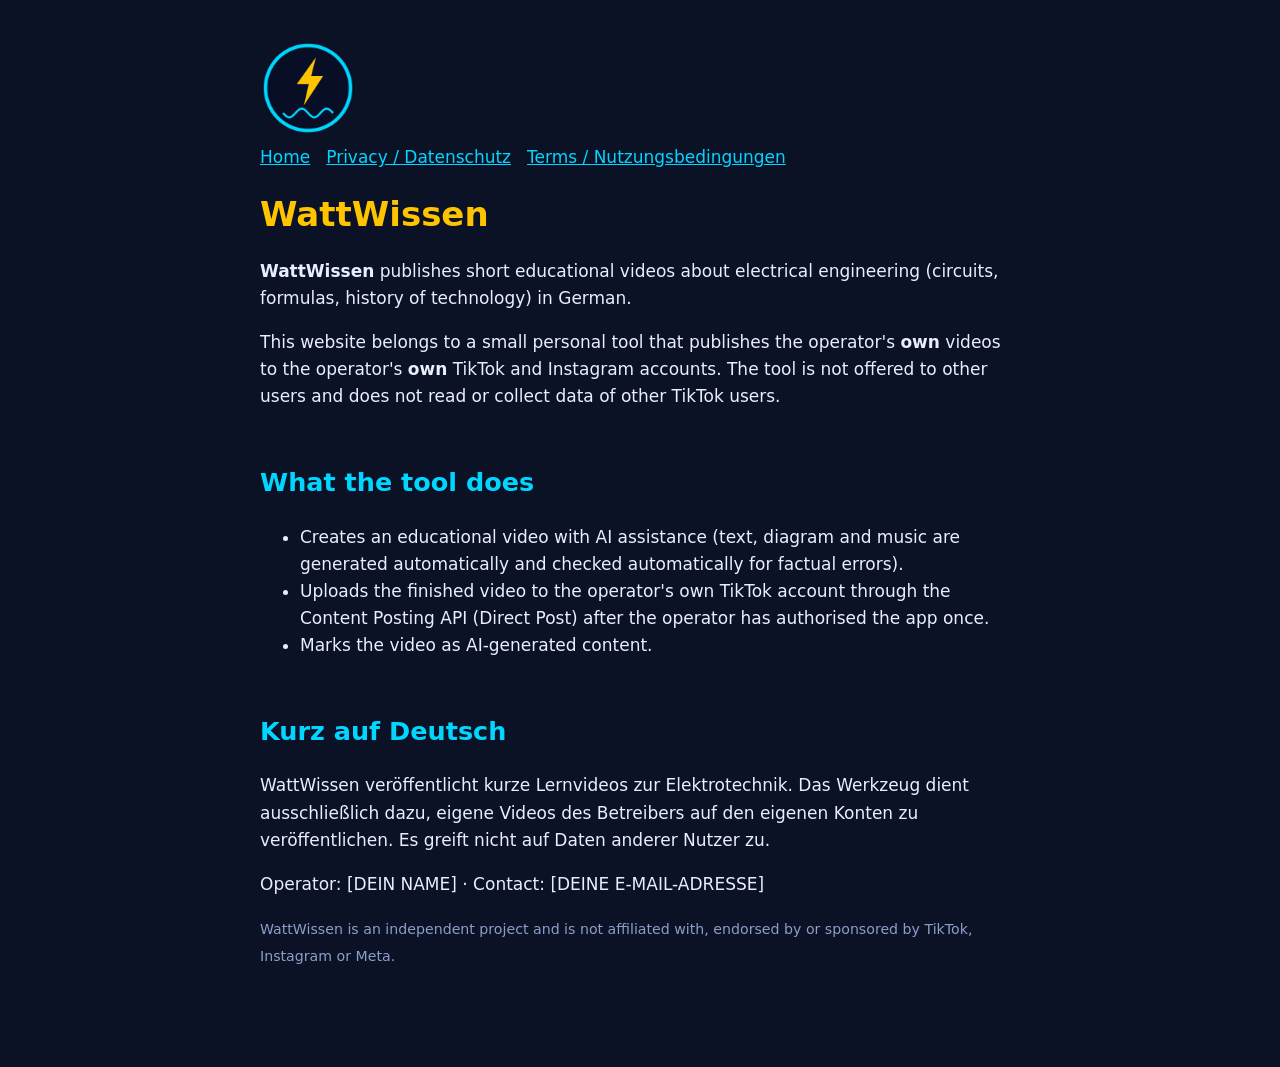
==== index.html @ 4bd450c0 "Add files via upload" ====
<!doctype html><html lang="en"><head><meta charset="utf-8"><meta name="viewport" content="width=device-width,initial-scale=1">
<title>WattWissen – Electrical engineering explained</title><style>
:root{color-scheme:dark}body{margin:0;background:#0b1226;color:#e8eefc;font:17px/1.6 system-ui,Segoe UI,Roboto,sans-serif}
main{max-width:760px;margin:0 auto;padding:40px 20px 80px}h1{color:#ffc400;line-height:1.2}h2{color:#00d6ff;margin-top:2em}
a{color:#00d6ff}nav a{margin-right:16px}img{width:96px;height:96px;border-radius:50%}small{color:#8c9ec8}
</style></head><body><main>
<img src="logo-1024.png" alt="WattWissen logo"><nav><a href="index.html">Home</a><a href="privacy.html">Privacy / Datenschutz</a><a href="terms.html">Terms / Nutzungsbedingungen</a></nav>

<h1>WattWissen</h1>
<p><b>WattWissen</b> publishes short educational videos about electrical engineering (circuits, formulas, history of technology) in German.</p>
<p>This website belongs to a small personal tool that publishes the operator's <b>own</b> videos to the operator's <b>own</b> TikTok and Instagram accounts. The tool is not offered to other users and does not read or collect data of other TikTok users.</p>
<h2>What the tool does</h2>
<ul><li>Creates an educational video with AI assistance (text, diagram and music are generated automatically and checked automatically for factual errors).</li>
<li>Uploads the finished video to the operator's own TikTok account through the Content Posting API (Direct Post) after the operator has authorised the app once.</li>
<li>Marks the video as AI-generated content.</li></ul>
<h2>Kurz auf Deutsch</h2>
<p>WattWissen veröffentlicht kurze Lernvideos zur Elektrotechnik. Das Werkzeug dient ausschließlich dazu, eigene Videos des Betreibers auf den eigenen Konten zu veröffentlichen. Es greift nicht auf Daten anderer Nutzer zu.</p>
<p>Operator: [DEIN NAME] · Contact: [DEINE E-MAIL-ADRESSE]</p><p><small>WattWissen is an independent project and is not affiliated with, endorsed by or sponsored by TikTok, Instagram or Meta.</small></p>
</main></body></html>
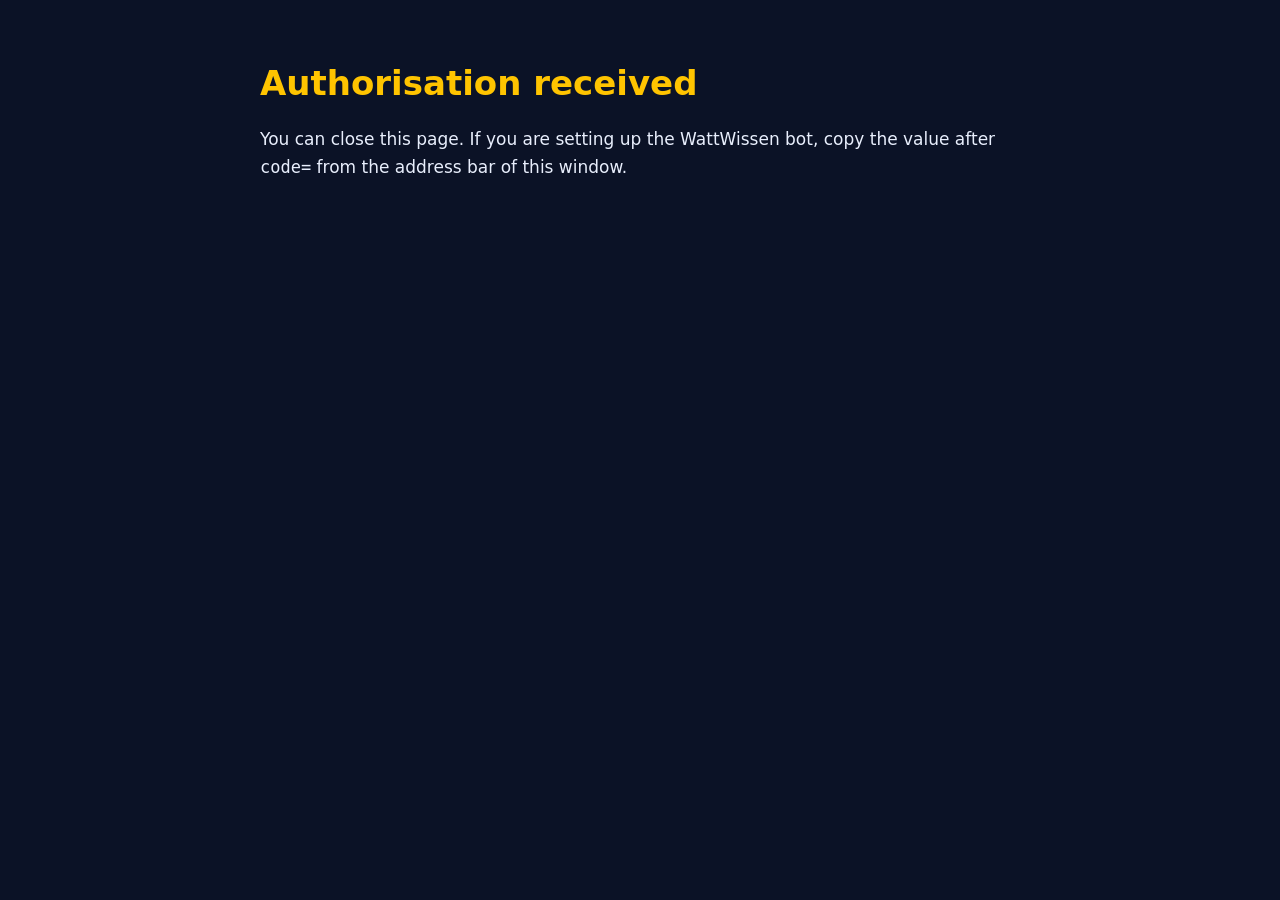
==== commit a97acba7: "Add files via upload" ====
--- a/index.html
+++ b/index.html
@@ -1,19 +1,6 @@
-<!doctype html><html lang="en"><head><meta charset="utf-8"><meta name="viewport" content="width=device-width,initial-scale=1">
-<title>WattWissen – Electrical engineering explained</title><style>
+<!doctype html><html lang="en"><head><meta charset="utf-8"><meta name="viewport" content="width=device-width,initial-scale=1"><title>WattWissen – Authorisation</title><style>
 :root{color-scheme:dark}body{margin:0;background:#0b1226;color:#e8eefc;font:17px/1.6 system-ui,Segoe UI,Roboto,sans-serif}
 main{max-width:760px;margin:0 auto;padding:40px 20px 80px}h1{color:#ffc400;line-height:1.2}h2{color:#00d6ff;margin-top:2em}
 a{color:#00d6ff}nav a{margin-right:16px}img{width:96px;height:96px;border-radius:50%}small{color:#8c9ec8}
-</style></head><body><main>
-<img src="logo-1024.png" alt="WattWissen logo"><nav><a href="index.html">Home</a><a href="privacy.html">Privacy / Datenschutz</a><a href="terms.html">Terms / Nutzungsbedingungen</a></nav>
-
-<h1>WattWissen</h1>
-<p><b>WattWissen</b> publishes short educational videos about electrical engineering (circuits, formulas, history of technology) in German.</p>
-<p>This website belongs to a small personal tool that publishes the operator's <b>own</b> videos to the operator's <b>own</b> TikTok and Instagram accounts. The tool is not offered to other users and does not read or collect data of other TikTok users.</p>
-<h2>What the tool does</h2>
-<ul><li>Creates an educational video with AI assistance (text, diagram and music are generated automatically and checked automatically for factual errors).</li>
-<li>Uploads the finished video to the operator's own TikTok account through the Content Posting API (Direct Post) after the operator has authorised the app once.</li>
-<li>Marks the video as AI-generated content.</li></ul>
-<h2>Kurz auf Deutsch</h2>
-<p>WattWissen veröffentlicht kurze Lernvideos zur Elektrotechnik. Das Werkzeug dient ausschließlich dazu, eigene Videos des Betreibers auf den eigenen Konten zu veröffentlichen. Es greift nicht auf Daten anderer Nutzer zu.</p>
-<p>Operator: [DEIN NAME] · Contact: [DEINE E-MAIL-ADRESSE]</p><p><small>WattWissen is an independent project and is not affiliated with, endorsed by or sponsored by TikTok, Instagram or Meta.</small></p>
-</main></body></html>+</style></head>
+<body><main><h1>Authorisation received</h1><p>You can close this page. If you are setting up the WattWissen bot, copy the value after <code>code=</code> from the address bar of this window.</p></main></body></html>
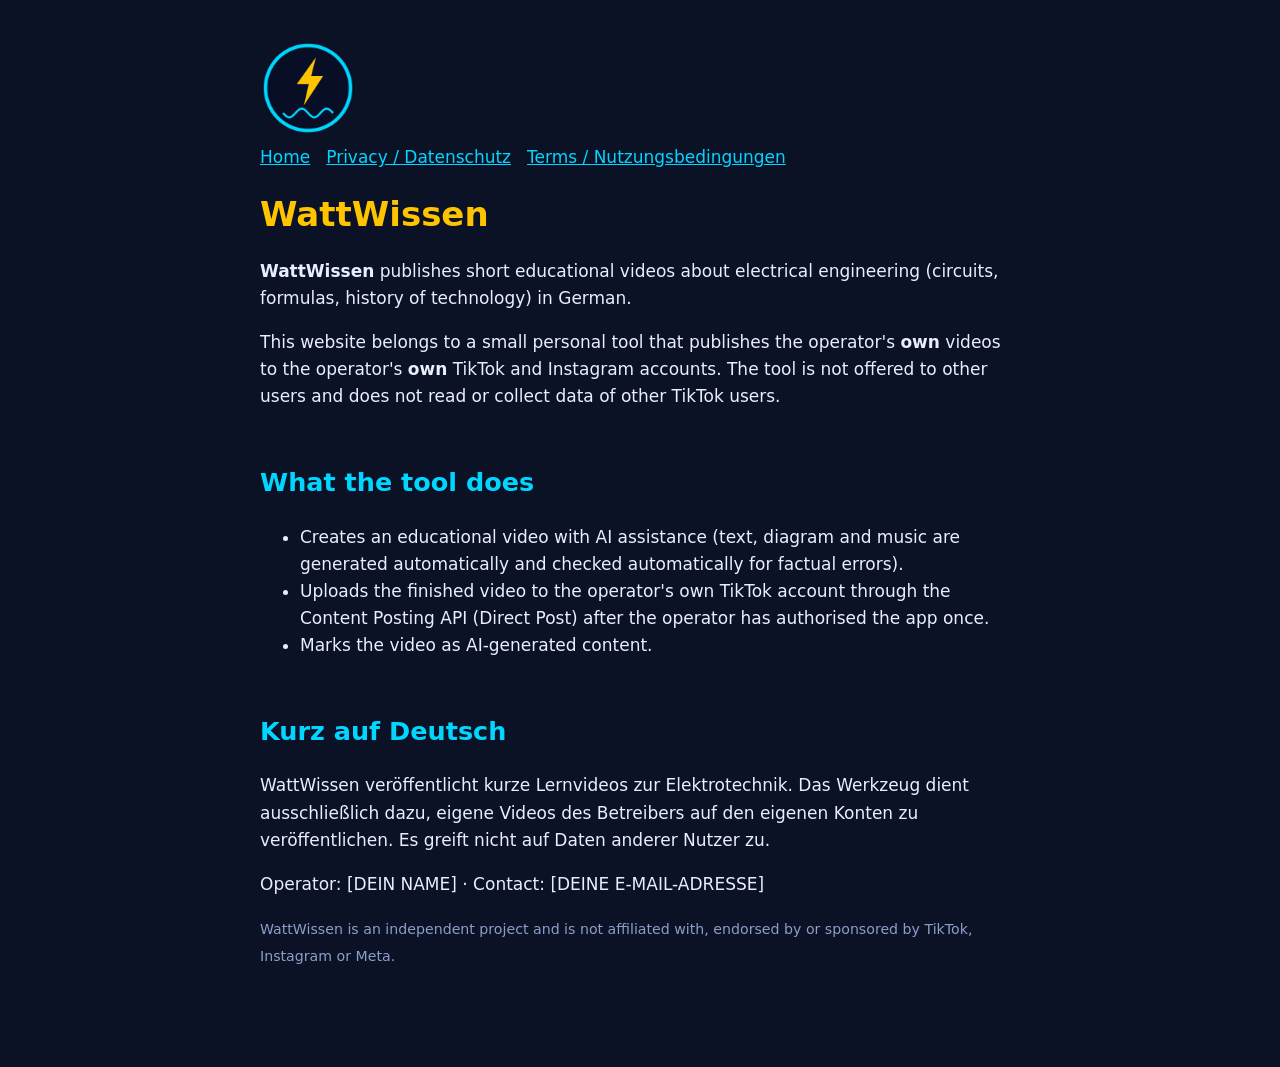
==== commit 4f9fc2fb: "Add files via upload" ====
--- a/index.html
+++ b/index.html
@@ -1,6 +1,19 @@
-<!doctype html><html lang="en"><head><meta charset="utf-8"><meta name="viewport" content="width=device-width,initial-scale=1"><title>WattWissen – Authorisation</title><style>
+<!doctype html><html lang="en"><head><meta charset="utf-8"><meta name="viewport" content="width=device-width,initial-scale=1">
+<title>WattWissen – Electrical engineering explained</title><style>
 :root{color-scheme:dark}body{margin:0;background:#0b1226;color:#e8eefc;font:17px/1.6 system-ui,Segoe UI,Roboto,sans-serif}
 main{max-width:760px;margin:0 auto;padding:40px 20px 80px}h1{color:#ffc400;line-height:1.2}h2{color:#00d6ff;margin-top:2em}
 a{color:#00d6ff}nav a{margin-right:16px}img{width:96px;height:96px;border-radius:50%}small{color:#8c9ec8}
-</style></head>
-<body><main><h1>Authorisation received</h1><p>You can close this page. If you are setting up the WattWissen bot, copy the value after <code>code=</code> from the address bar of this window.</p></main></body></html>+</style></head><body><main>
+<img src="logo-1024.png" alt="WattWissen logo"><nav><a href="index.html">Home</a><a href="privacy.html">Privacy / Datenschutz</a><a href="terms.html">Terms / Nutzungsbedingungen</a></nav>
+
+<h1>WattWissen</h1>
+<p><b>WattWissen</b> publishes short educational videos about electrical engineering (circuits, formulas, history of technology) in German.</p>
+<p>This website belongs to a small personal tool that publishes the operator's <b>own</b> videos to the operator's <b>own</b> TikTok and Instagram accounts. The tool is not offered to other users and does not read or collect data of other TikTok users.</p>
+<h2>What the tool does</h2>
+<ul><li>Creates an educational video with AI assistance (text, diagram and music are generated automatically and checked automatically for factual errors).</li>
+<li>Uploads the finished video to the operator's own TikTok account through the Content Posting API (Direct Post) after the operator has authorised the app once.</li>
+<li>Marks the video as AI-generated content.</li></ul>
+<h2>Kurz auf Deutsch</h2>
+<p>WattWissen veröffentlicht kurze Lernvideos zur Elektrotechnik. Das Werkzeug dient ausschließlich dazu, eigene Videos des Betreibers auf den eigenen Konten zu veröffentlichen. Es greift nicht auf Daten anderer Nutzer zu.</p>
+<p>Operator: [DEIN NAME] · Contact: [DEINE E-MAIL-ADRESSE]</p><p><small>WattWissen is an independent project and is not affiliated with, endorsed by or sponsored by TikTok, Instagram or Meta.</small></p>
+</main></body></html>
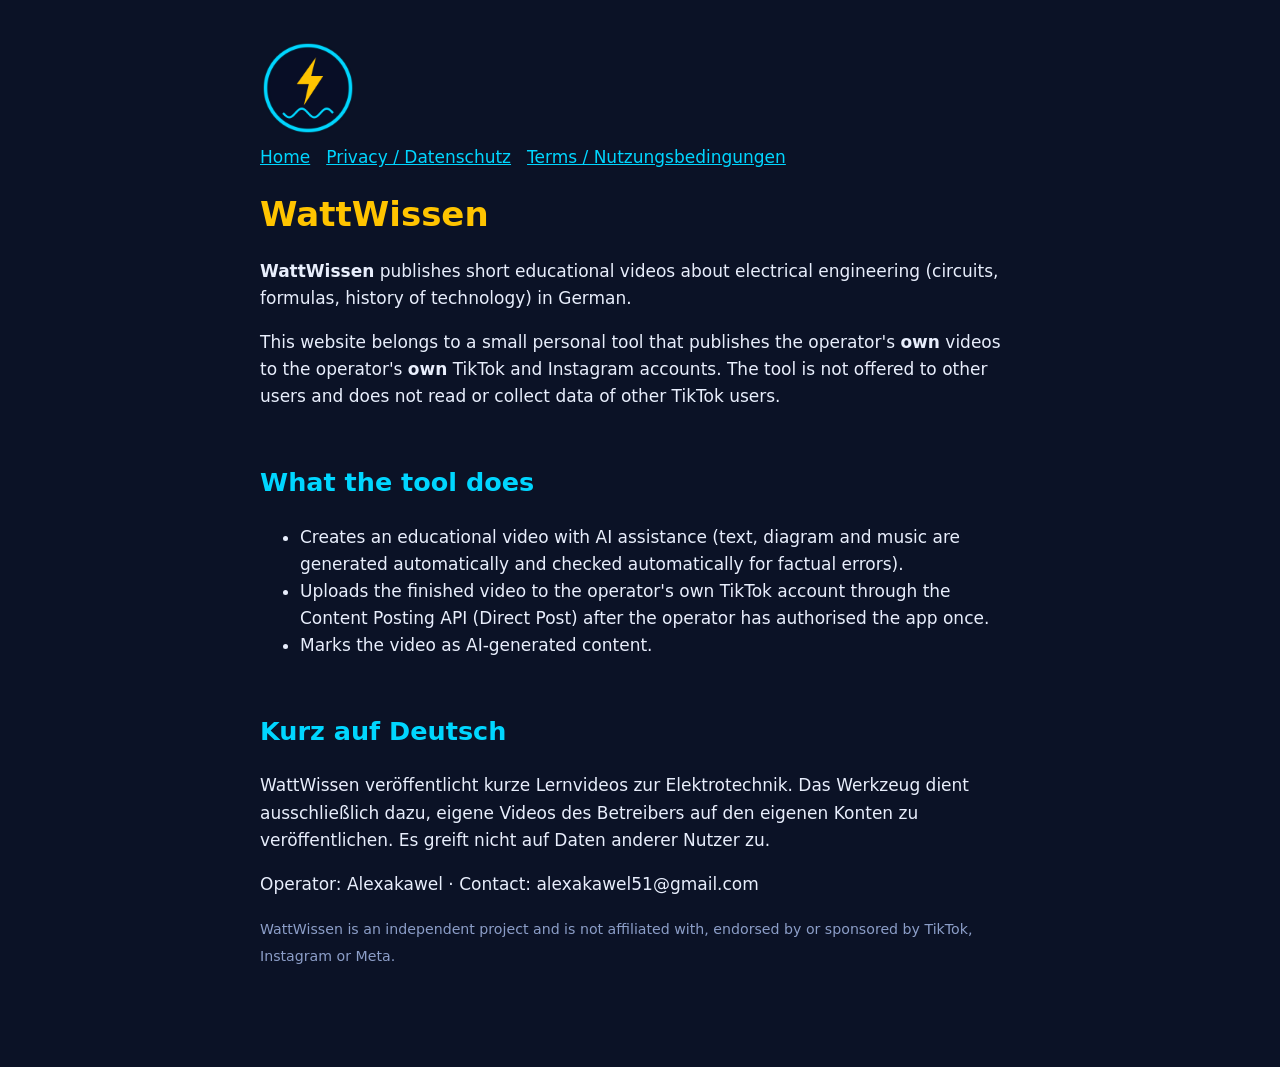
==== commit 5c129153: "Update operator name and contact in index.html" ====
--- a/index.html
+++ b/index.html
@@ -15,5 +15,5 @@
 <li>Marks the video as AI-generated content.</li></ul>
 <h2>Kurz auf Deutsch</h2>
 <p>WattWissen veröffentlicht kurze Lernvideos zur Elektrotechnik. Das Werkzeug dient ausschließlich dazu, eigene Videos des Betreibers auf den eigenen Konten zu veröffentlichen. Es greift nicht auf Daten anderer Nutzer zu.</p>
-<p>Operator: [DEIN NAME] · Contact: [DEINE E-MAIL-ADRESSE]</p><p><small>WattWissen is an independent project and is not affiliated with, endorsed by or sponsored by TikTok, Instagram or Meta.</small></p>
-</main></body></html>+<p>Operator: Alexakawel · Contact: alexakawel51@gmail.com</p><p><small>WattWissen is an independent project and is not affiliated with, endorsed by or sponsored by TikTok, Instagram or Meta.</small></p>
+</main></body></html>
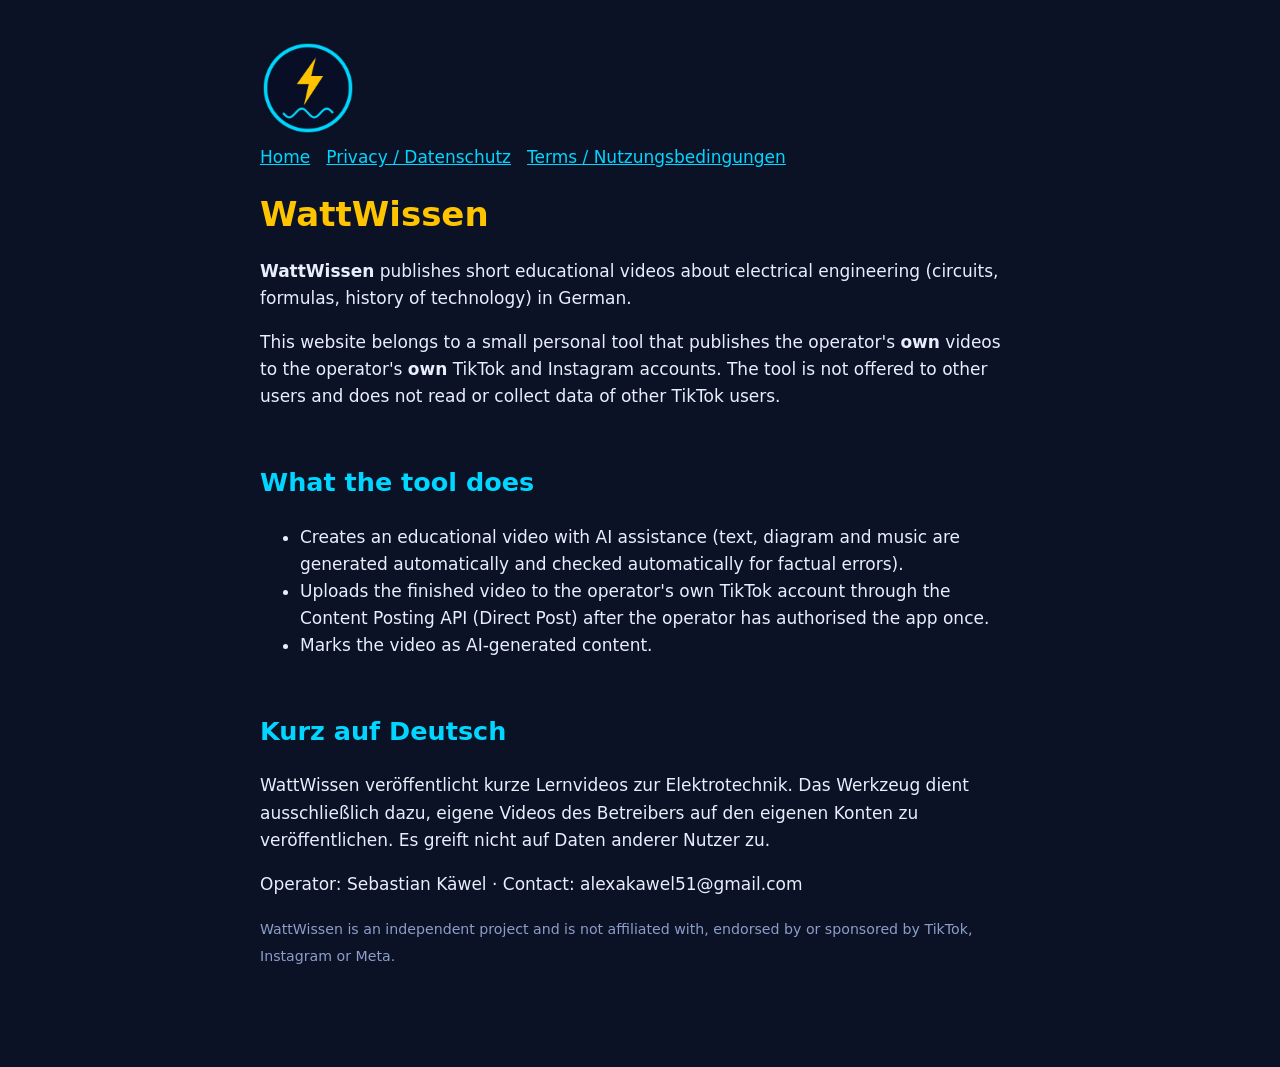
==== commit 2f30e2a4: "index.html aktualisieren" ====
--- a/index.html
+++ b/index.html
@@ -15,5 +15,5 @@
 <li>Marks the video as AI-generated content.</li></ul>
 <h2>Kurz auf Deutsch</h2>
 <p>WattWissen veröffentlicht kurze Lernvideos zur Elektrotechnik. Das Werkzeug dient ausschließlich dazu, eigene Videos des Betreibers auf den eigenen Konten zu veröffentlichen. Es greift nicht auf Daten anderer Nutzer zu.</p>
-<p>Operator: Alexakawel · Contact: alexakawel51@gmail.com</p><p><small>WattWissen is an independent project and is not affiliated with, endorsed by or sponsored by TikTok, Instagram or Meta.</small></p>
+<p>Operator: Sebastian Käwel · Contact: alexakawel51@gmail.com</p><p><small>WattWissen is an independent project and is not affiliated with, endorsed by or sponsored by TikTok, Instagram or Meta.</small></p>
 </main></body></html>
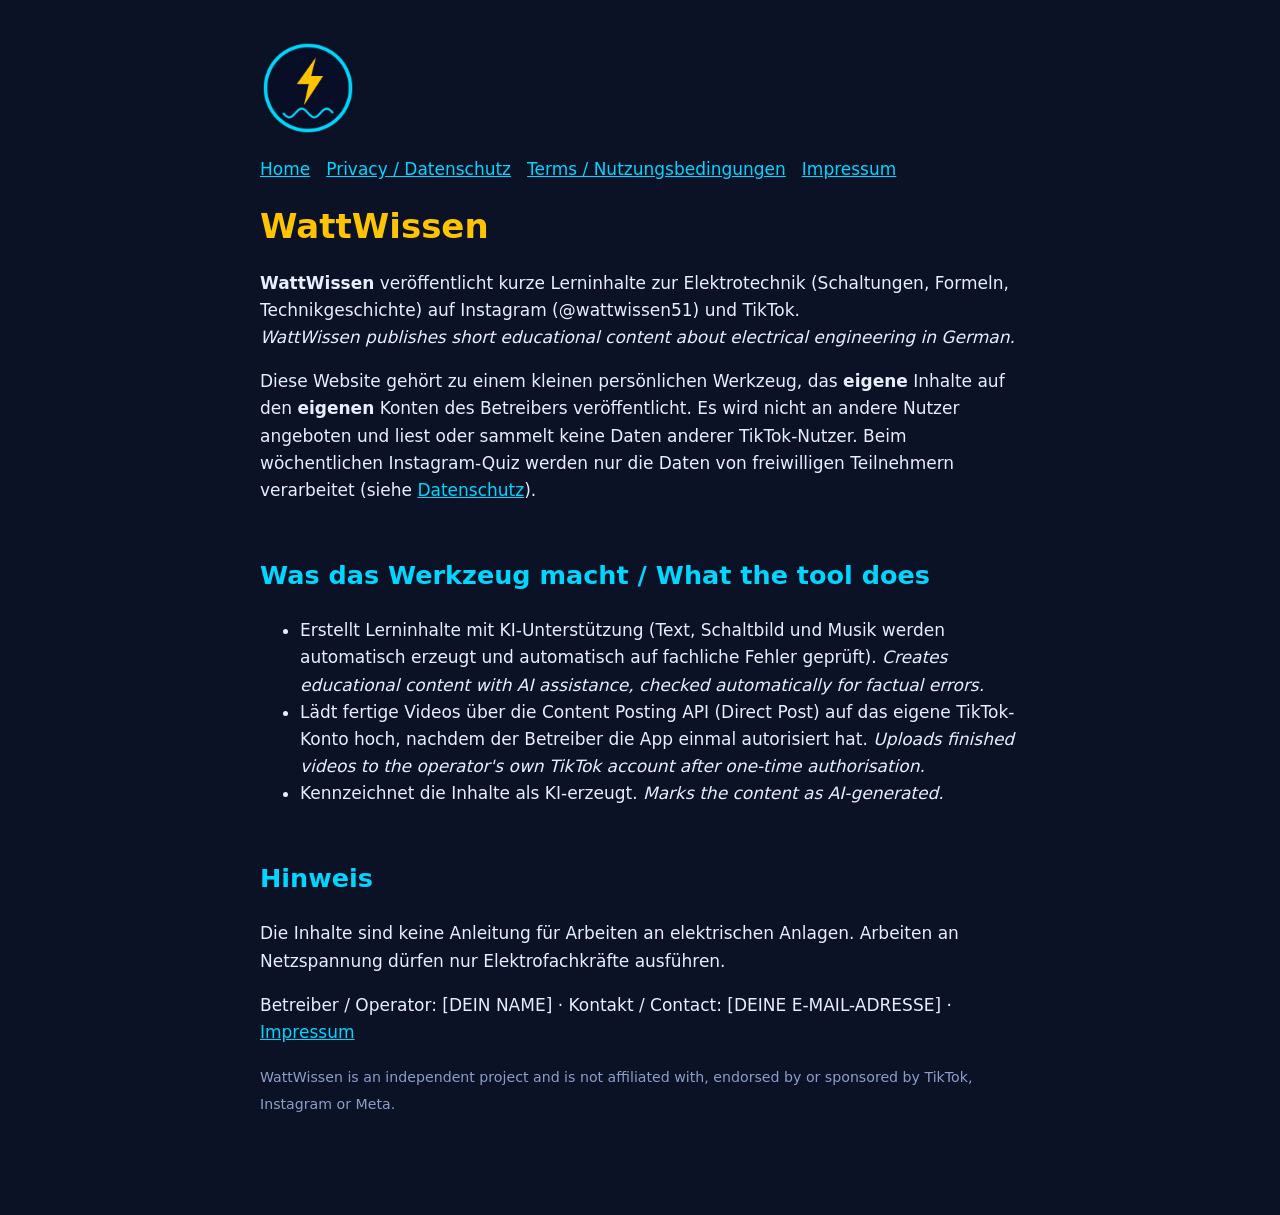
==== commit 8c8f6e01: "Add files via upload" ====
--- a/index.html
+++ b/index.html
@@ -1,19 +1,20 @@
-<!doctype html><html lang="en"><head><meta charset="utf-8"><meta name="viewport" content="width=device-width,initial-scale=1">
-<title>WattWissen – Electrical engineering explained</title><style>
+<!doctype html><html lang="de"><head><meta charset="utf-8"><meta name="viewport" content="width=device-width,initial-scale=1">
+<title>WattWissen – Elektrotechnik einfach erklärt / Electrical engineering explained</title><style>
 :root{color-scheme:dark}body{margin:0;background:#0b1226;color:#e8eefc;font:17px/1.6 system-ui,Segoe UI,Roboto,sans-serif}
 main{max-width:760px;margin:0 auto;padding:40px 20px 80px}h1{color:#ffc400;line-height:1.2}h2{color:#00d6ff;margin-top:2em}
-a{color:#00d6ff}nav a{margin-right:16px}img{width:96px;height:96px;border-radius:50%}small{color:#8c9ec8}
+a{color:#00d6ff}nav a{margin-right:16px;white-space:nowrap}nav{margin:12px 0 0}img{width:96px;height:96px;border-radius:50%}small{color:#8c9ec8}
 </style></head><body><main>
-<img src="logo-1024.png" alt="WattWissen logo"><nav><a href="index.html">Home</a><a href="privacy.html">Privacy / Datenschutz</a><a href="terms.html">Terms / Nutzungsbedingungen</a></nav>
+<img src="logo-1024.png" alt="WattWissen logo"><nav><a href="index.html">Home</a><a href="privacy.html">Privacy / Datenschutz</a><a href="terms.html">Terms / Nutzungsbedingungen</a><a href="impressum.html">Impressum</a></nav>
 
 <h1>WattWissen</h1>
-<p><b>WattWissen</b> publishes short educational videos about electrical engineering (circuits, formulas, history of technology) in German.</p>
-<p>This website belongs to a small personal tool that publishes the operator's <b>own</b> videos to the operator's <b>own</b> TikTok and Instagram accounts. The tool is not offered to other users and does not read or collect data of other TikTok users.</p>
-<h2>What the tool does</h2>
-<ul><li>Creates an educational video with AI assistance (text, diagram and music are generated automatically and checked automatically for factual errors).</li>
-<li>Uploads the finished video to the operator's own TikTok account through the Content Posting API (Direct Post) after the operator has authorised the app once.</li>
-<li>Marks the video as AI-generated content.</li></ul>
-<h2>Kurz auf Deutsch</h2>
-<p>WattWissen veröffentlicht kurze Lernvideos zur Elektrotechnik. Das Werkzeug dient ausschließlich dazu, eigene Videos des Betreibers auf den eigenen Konten zu veröffentlichen. Es greift nicht auf Daten anderer Nutzer zu.</p>
-<p>Operator: Sebastian Käwel · Contact: alexakawel51@gmail.com</p><p><small>WattWissen is an independent project and is not affiliated with, endorsed by or sponsored by TikTok, Instagram or Meta.</small></p>
+<p><b>WattWissen</b> veröffentlicht kurze Lerninhalte zur Elektrotechnik (Schaltungen, Formeln, Technikgeschichte) auf Instagram (@wattwissen51) und TikTok. <br><i>WattWissen publishes short educational content about electrical engineering in German.</i></p>
+<p>Diese Website gehört zu einem kleinen persönlichen Werkzeug, das <b>eigene</b> Inhalte auf den <b>eigenen</b> Konten des Betreibers veröffentlicht. Es wird nicht an andere Nutzer angeboten und liest oder sammelt keine Daten anderer TikTok-Nutzer. Beim wöchentlichen Instagram-Quiz werden nur die Daten von freiwilligen Teilnehmern verarbeitet (siehe <a href="privacy.html">Datenschutz</a>).</p>
+<h2>Was das Werkzeug macht / What the tool does</h2>
+<ul><li>Erstellt Lerninhalte mit KI-Unterstützung (Text, Schaltbild und Musik werden automatisch erzeugt und automatisch auf fachliche Fehler geprüft). <i>Creates educational content with AI assistance, checked automatically for factual errors.</i></li>
+<li>Lädt fertige Videos über die Content Posting API (Direct Post) auf das eigene TikTok-Konto hoch, nachdem der Betreiber die App einmal autorisiert hat. <i>Uploads finished videos to the operator's own TikTok account after one-time authorisation.</i></li>
+<li>Kennzeichnet die Inhalte als KI-erzeugt. <i>Marks the content as AI-generated.</i></li></ul>
+<h2>Hinweis</h2>
+<p>Die Inhalte sind keine Anleitung für Arbeiten an elektrischen Anlagen. Arbeiten an Netzspannung dürfen nur Elektrofachkräfte ausführen.</p>
+<p>Betreiber / Operator: [DEIN NAME] · Kontakt / Contact: [DEINE E-MAIL-ADRESSE] · <a href="impressum.html">Impressum</a></p>
+<p><small>WattWissen is an independent project and is not affiliated with, endorsed by or sponsored by TikTok, Instagram or Meta.</small></p>
 </main></body></html>
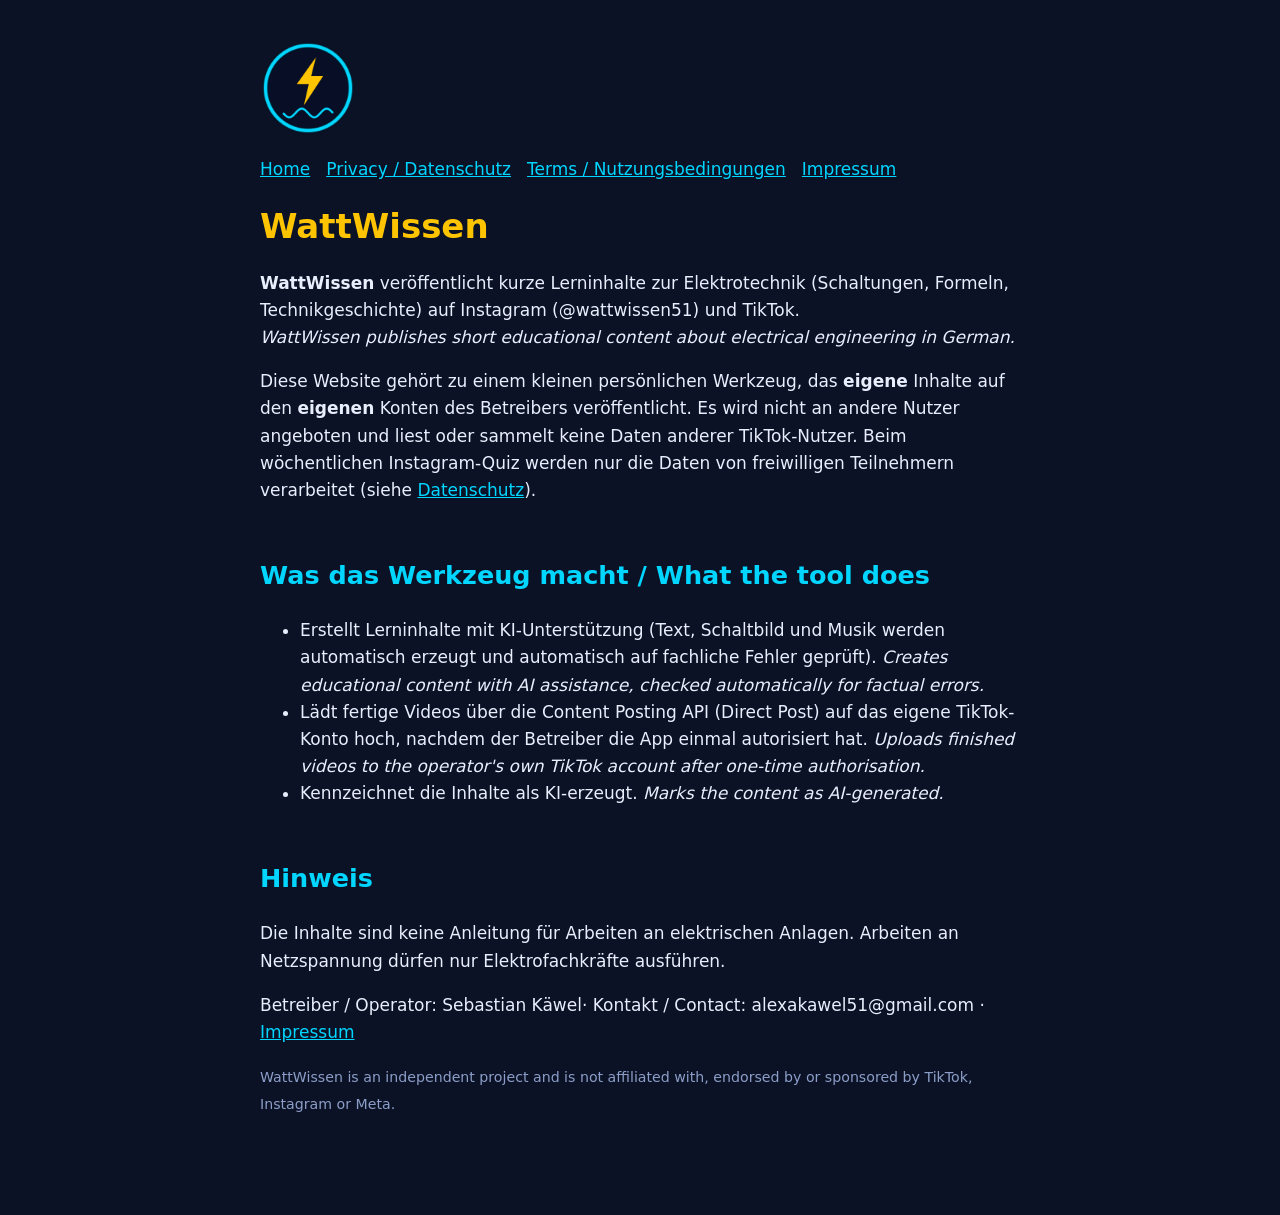
==== commit 3df60af3: "Update operator contact information in index.html" ====
--- a/index.html
+++ b/index.html
@@ -15,6 +15,6 @@
 <li>Kennzeichnet die Inhalte als KI-erzeugt. <i>Marks the content as AI-generated.</i></li></ul>
 <h2>Hinweis</h2>
 <p>Die Inhalte sind keine Anleitung für Arbeiten an elektrischen Anlagen. Arbeiten an Netzspannung dürfen nur Elektrofachkräfte ausführen.</p>
-<p>Betreiber / Operator: [DEIN NAME] · Kontakt / Contact: [DEINE E-MAIL-ADRESSE] · <a href="impressum.html">Impressum</a></p>
+<p>Betreiber / Operator: Sebastian Käwel· Kontakt / Contact: alexakawel51@gmail.com · <a href="impressum.html">Impressum</a></p>
 <p><small>WattWissen is an independent project and is not affiliated with, endorsed by or sponsored by TikTok, Instagram or Meta.</small></p>
 </main></body></html>
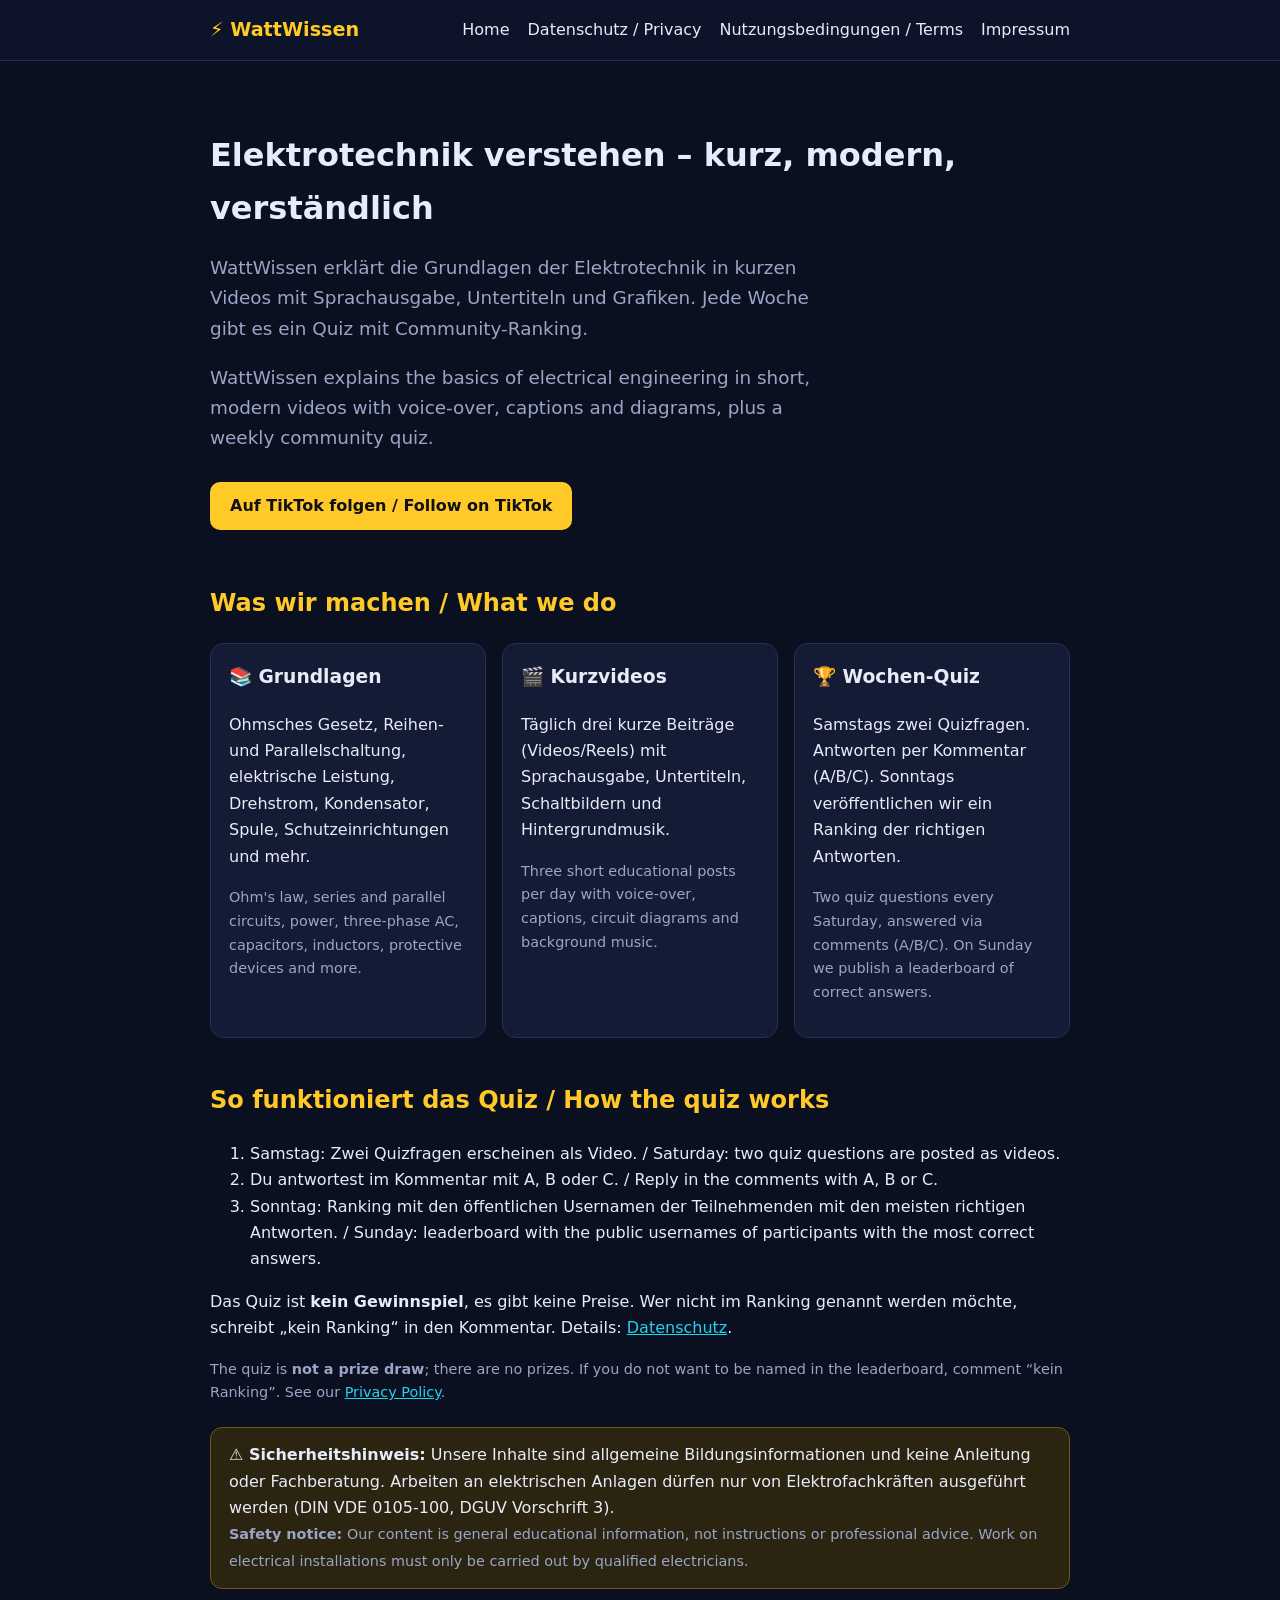
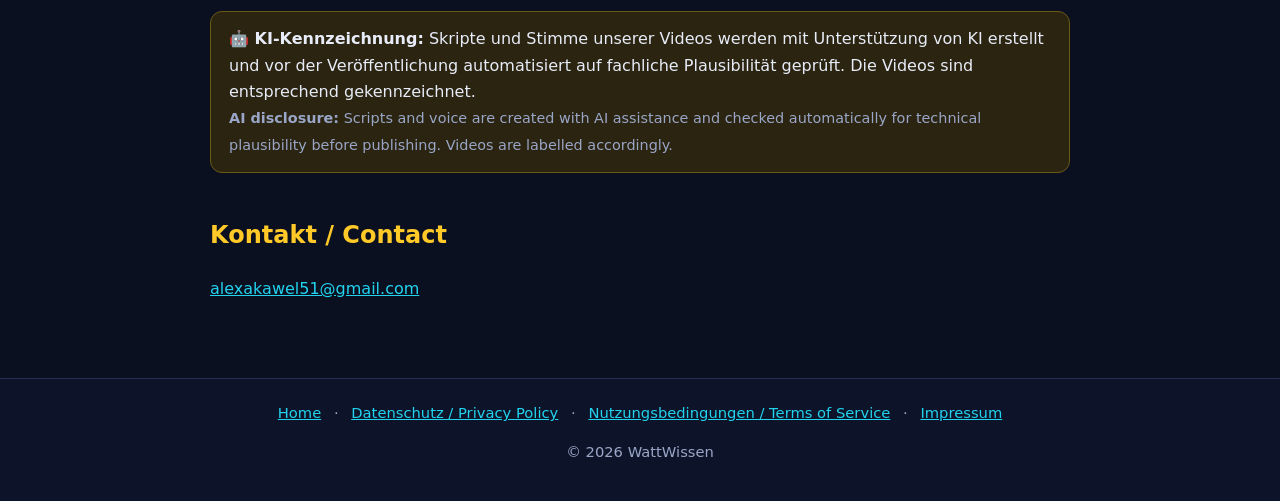
==== commit 3add3398: "Add files via upload" ====
--- a/index.html
+++ b/index.html
@@ -1,20 +1,60 @@
-<!doctype html><html lang="de"><head><meta charset="utf-8"><meta name="viewport" content="width=device-width,initial-scale=1">
-<title>WattWissen – Elektrotechnik einfach erklärt / Electrical engineering explained</title><style>
-:root{color-scheme:dark}body{margin:0;background:#0b1226;color:#e8eefc;font:17px/1.6 system-ui,Segoe UI,Roboto,sans-serif}
-main{max-width:760px;margin:0 auto;padding:40px 20px 80px}h1{color:#ffc400;line-height:1.2}h2{color:#00d6ff;margin-top:2em}
-a{color:#00d6ff}nav a{margin-right:16px;white-space:nowrap}nav{margin:12px 0 0}img{width:96px;height:96px;border-radius:50%}small{color:#8c9ec8}
-</style></head><body><main>
-<img src="logo-1024.png" alt="WattWissen logo"><nav><a href="index.html">Home</a><a href="privacy.html">Privacy / Datenschutz</a><a href="terms.html">Terms / Nutzungsbedingungen</a><a href="impressum.html">Impressum</a></nav>
+<!DOCTYPE html>
+<html lang="de">
+<head>
+<meta charset="utf-8">
+<meta name="viewport" content="width=device-width, initial-scale=1">
+<title>WattWissen – Elektrotechnik-Grundlagen kurz erklärt</title>
+<meta name="description" content="WattWissen vermittelt Elektrotechnik-Grundlagen in kurzen Videos und einem wöchentlichen Quiz. Educational electrical engineering basics in short videos.">
+<link rel="stylesheet" href="style.css">
+</head>
+<body>
+<header><nav>
+<a class="brand" href="index.html">⚡ WattWissen</a>
+<a href="index.html">Home</a>
+<a href="privacy.html">Datenschutz / Privacy</a>
+<a href="terms.html">Nutzungsbedingungen / Terms</a>
+<a href="impressum.html">Impressum</a>
+</nav></header>
+<main>
+<section class="hero">
+<h1>Elektrotechnik verstehen – kurz, modern, verständlich</h1>
+<p>WattWissen erklärt die Grundlagen der Elektrotechnik in kurzen Videos mit Sprachausgabe, Untertiteln und Grafiken. Jede Woche gibt es ein Quiz mit Community-Ranking.</p>
+<p lang="en" class="lang">WattWissen explains the basics of electrical engineering in short, modern videos with voice-over, captions and diagrams, plus a weekly community quiz.</p>
+<a class="btn" href="https://www.tiktok.com/" rel="noopener">Auf TikTok folgen / Follow on TikTok</a>
+</section>
 
-<h1>WattWissen</h1>
-<p><b>WattWissen</b> veröffentlicht kurze Lerninhalte zur Elektrotechnik (Schaltungen, Formeln, Technikgeschichte) auf Instagram (@wattwissen51) und TikTok. <br><i>WattWissen publishes short educational content about electrical engineering in German.</i></p>
-<p>Diese Website gehört zu einem kleinen persönlichen Werkzeug, das <b>eigene</b> Inhalte auf den <b>eigenen</b> Konten des Betreibers veröffentlicht. Es wird nicht an andere Nutzer angeboten und liest oder sammelt keine Daten anderer TikTok-Nutzer. Beim wöchentlichen Instagram-Quiz werden nur die Daten von freiwilligen Teilnehmern verarbeitet (siehe <a href="privacy.html">Datenschutz</a>).</p>
-<h2>Was das Werkzeug macht / What the tool does</h2>
-<ul><li>Erstellt Lerninhalte mit KI-Unterstützung (Text, Schaltbild und Musik werden automatisch erzeugt und automatisch auf fachliche Fehler geprüft). <i>Creates educational content with AI assistance, checked automatically for factual errors.</i></li>
-<li>Lädt fertige Videos über die Content Posting API (Direct Post) auf das eigene TikTok-Konto hoch, nachdem der Betreiber die App einmal autorisiert hat. <i>Uploads finished videos to the operator's own TikTok account after one-time authorisation.</i></li>
-<li>Kennzeichnet die Inhalte als KI-erzeugt. <i>Marks the content as AI-generated.</i></li></ul>
-<h2>Hinweis</h2>
-<p>Die Inhalte sind keine Anleitung für Arbeiten an elektrischen Anlagen. Arbeiten an Netzspannung dürfen nur Elektrofachkräfte ausführen.</p>
-<p>Betreiber / Operator: Sebastian Käwel· Kontakt / Contact: alexakawel51@gmail.com · <a href="impressum.html">Impressum</a></p>
-<p><small>WattWissen is an independent project and is not affiliated with, endorsed by or sponsored by TikTok, Instagram or Meta.</small></p>
-</main></body></html>
+<h2>Was wir machen / What we do</h2>
+<div class="grid">
+<div class="card"><h3>📚 Grundlagen</h3><p>Ohmsches Gesetz, Reihen- und Parallelschaltung, elektrische Leistung, Drehstrom, Kondensator, Spule, Schutzeinrichtungen und mehr.</p><p lang="en" class="lang">Ohm's law, series and parallel circuits, power, three-phase AC, capacitors, inductors, protective devices and more.</p></div>
+<div class="card"><h3>🎬 Kurzvideos</h3><p>Täglich drei kurze Beiträge (Videos/Reels) mit Sprachausgabe, Untertiteln, Schaltbildern und Hintergrundmusik.</p><p lang="en" class="lang">Three short educational posts per day with voice-over, captions, circuit diagrams and background music.</p></div>
+<div class="card"><h3>🏆 Wochen-Quiz</h3><p>Samstags zwei Quizfragen. Antworten per Kommentar (A/B/C). Sonntags veröffentlichen wir ein Ranking der richtigen Antworten.</p><p lang="en" class="lang">Two quiz questions every Saturday, answered via comments (A/B/C). On Sunday we publish a leaderboard of correct answers.</p></div>
+</div>
+
+<h2>So funktioniert das Quiz / How the quiz works</h2>
+<ol>
+<li>Samstag: Zwei Quizfragen erscheinen als Video. / Saturday: two quiz questions are posted as videos.</li>
+<li>Du antwortest im Kommentar mit A, B oder C. / Reply in the comments with A, B or C.</li>
+<li>Sonntag: Ranking mit den öffentlichen Usernamen der Teilnehmenden mit den meisten richtigen Antworten. / Sunday: leaderboard with the public usernames of participants with the most correct answers.</li>
+</ol>
+<p>Das Quiz ist <strong>kein Gewinnspiel</strong>, es gibt keine Preise. Wer nicht im Ranking genannt werden möchte, schreibt „kein Ranking“ in den Kommentar. Details: <a href="privacy.html">Datenschutz</a>.</p>
+<p lang="en" class="lang">The quiz is <strong>not a prize draw</strong>; there are no prizes. If you do not want to be named in the leaderboard, comment “kein Ranking”. See our <a href="privacy.html">Privacy Policy</a>.</p>
+
+<div class="notice">
+<strong>⚠️ Sicherheitshinweis:</strong> Unsere Inhalte sind allgemeine Bildungsinformationen und keine Anleitung oder Fachberatung. Arbeiten an elektrischen Anlagen dürfen nur von Elektrofachkräften ausgeführt werden (DIN VDE 0105-100, DGUV Vorschrift 3).<br>
+<span lang="en" class="lang"><strong>Safety notice:</strong> Our content is general educational information, not instructions or professional advice. Work on electrical installations must only be carried out by qualified electricians.</span>
+</div>
+
+<div class="notice">
+<strong>🤖 KI-Kennzeichnung:</strong> Skripte und Stimme unserer Videos werden mit Unterstützung von KI erstellt und vor der Veröffentlichung automatisiert auf fachliche Plausibilität geprüft. Die Videos sind entsprechend gekennzeichnet.<br>
+<span lang="en" class="lang"><strong>AI disclosure:</strong> Scripts and voice are created with AI assistance and checked automatically for technical plausibility before publishing. Videos are labelled accordingly.</span>
+</div>
+
+<h2>Kontakt / Contact</h2>
+<p><a href="mailto:alexakawel51@gmail.com">alexakawel51@gmail.com</a></p>
+</main>
+<footer>
+<a href="index.html">Home</a> · <a href="privacy.html">Datenschutz / Privacy Policy</a> · <a href="terms.html">Nutzungsbedingungen / Terms of Service</a> · <a href="impressum.html">Impressum</a>
+<p>© 2026 WattWissen</p>
+</footer>
+</body>
+</html>
--- a/style.css
+++ b/style.css
@@ -0,0 +1,24 @@
+:root{--bg:#0b1020;--card:#141b34;--text:#e8ecf8;--muted:#9aa6c7;--accent:#ffc928;--cyan:#22d3ee}
+*{box-sizing:border-box}
+body{margin:0;font-family:system-ui,-apple-system,"Segoe UI",Roboto,sans-serif;background:var(--bg);color:var(--text);line-height:1.65}
+a{color:var(--cyan)}
+header{border-bottom:1px solid #243058;background:#0d1429}
+nav{max-width:900px;margin:0 auto;padding:14px 20px;display:flex;flex-wrap:wrap;gap:18px;align-items:center}
+nav .brand{font-weight:800;font-size:1.2rem;color:var(--accent);text-decoration:none;margin-right:auto}
+nav a{text-decoration:none;color:var(--text)}
+nav a:hover{color:var(--accent)}
+main{max-width:900px;margin:0 auto;padding:32px 20px 60px}
+h1{font-size:2rem;margin:.2em 0 .4em}
+h2{margin-top:1.8em;color:var(--accent)}
+h3{margin-top:1.4em}
+.hero{padding:30px 0 10px}
+.hero p{font-size:1.15rem;color:var(--muted);max-width:640px}
+.btn{display:inline-block;background:var(--accent);color:#111;font-weight:700;padding:11px 20px;border-radius:10px;text-decoration:none;margin-top:10px}
+.grid{display:grid;grid-template-columns:repeat(auto-fit,minmax(240px,1fr));gap:16px;margin-top:16px}
+.card{background:var(--card);border:1px solid #243058;border-radius:14px;padding:18px}
+.card h3{margin-top:0}
+.notice{background:#2a2410;border:1px solid #6b5a14;border-radius:12px;padding:14px 18px;margin:22px 0}
+.lang{color:var(--muted);font-size:.9rem}
+footer{border-top:1px solid #243058;background:#0d1429;color:var(--muted);text-align:center;padding:22px 20px;font-size:.92rem}
+footer a{margin:0 8px}
+hr{border:0;border-top:1px solid #243058;margin:40px 0}
